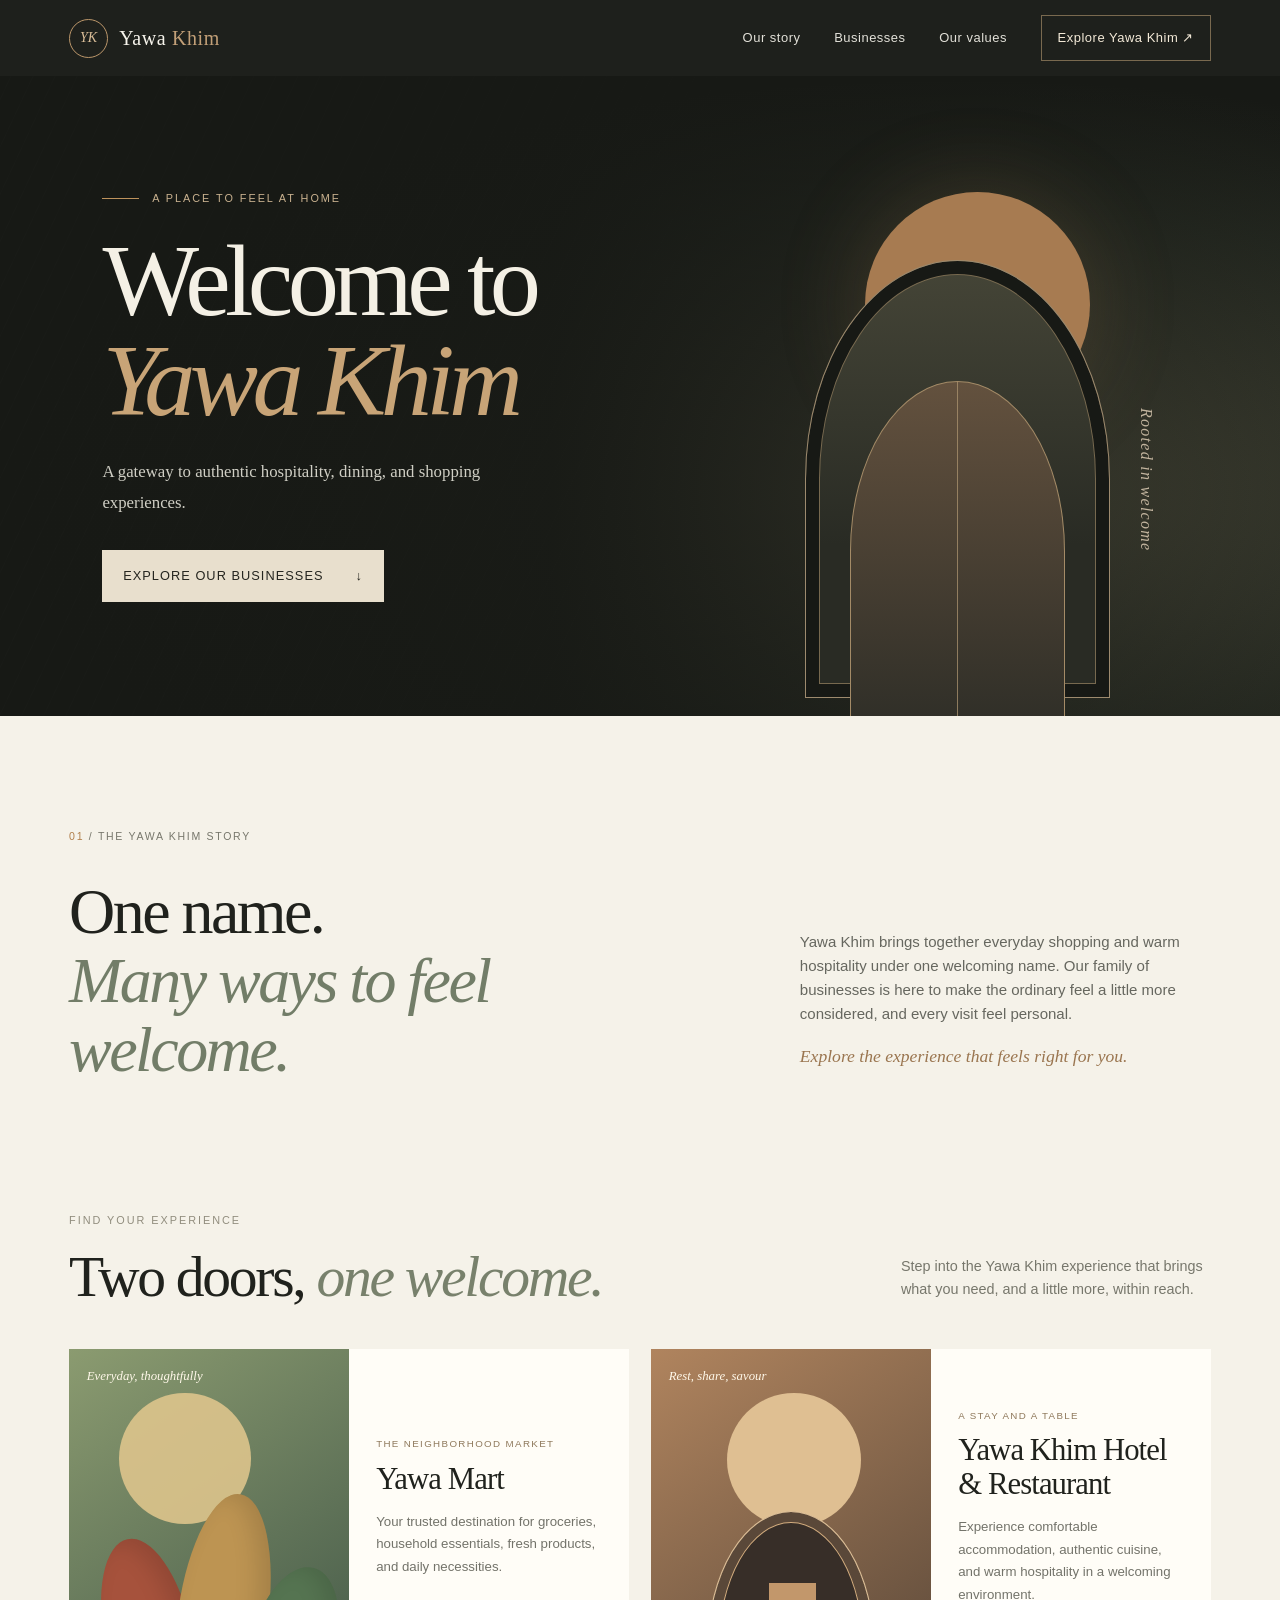
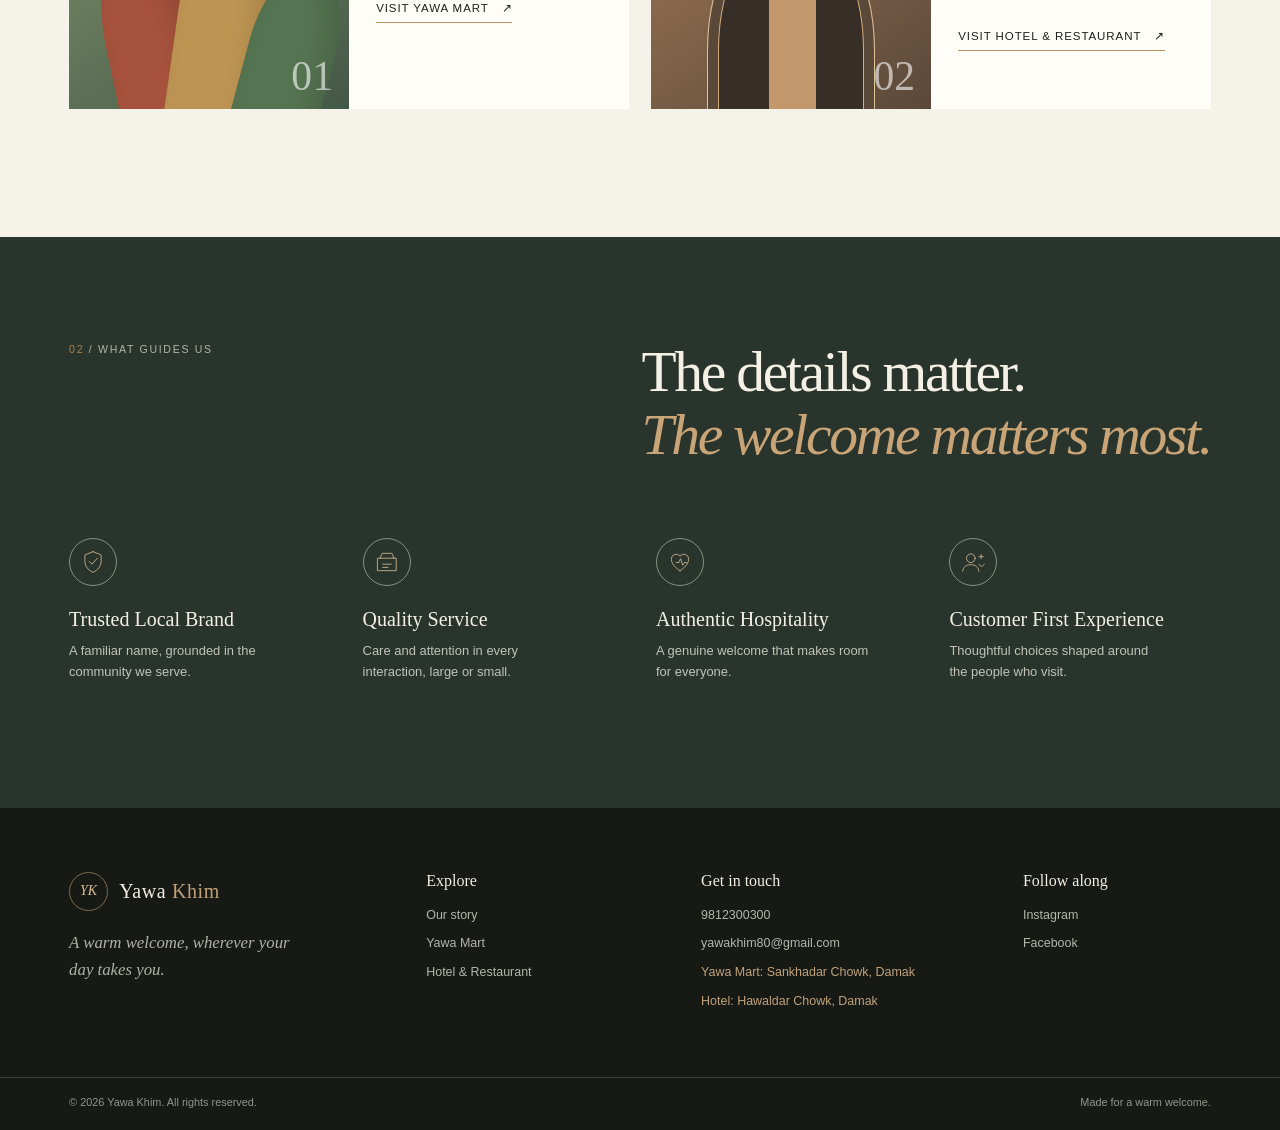
==== index.html @ cbd9cbfb "Add files via upload" ====
<!doctype html>
<html lang="en">
<head>
  <meta charset="utf-8">
  <meta name="viewport" content="width=device-width, initial-scale=1">
  <title>Yawa Khim — Hospitality, dining &amp; shopping</title>
  <meta name="description" content="Discover Yawa Khim: a parent brand bringing together Yawa Mart and Yawa Khim Hotel &amp; Restaurant.">
  <meta name="theme-color" content="#171915">
  <meta property="og:type" content="website">
  <meta property="og:title" content="Yawa Khim — Hospitality, dining &amp; shopping">
  <meta property="og:description" content="A gateway to authentic hospitality, dining, and shopping experiences.">
  <meta property="og:url" content="https://yawakhim.com.np/">
  <link rel="icon" href="favicon.svg" type="image/svg+xml">
  <link rel="stylesheet" href="site.css">
  <script src="site.js" defer></script>
</head>
<body>
  <a class="skip-link" href="#main">Skip to content</a>
  <header class="site-header">
    <div class="header-inner">
      <a class="brand" href="./" aria-label="Yawa Khim home">
        <span class="brand-mark" aria-hidden="true">YK</span>
        <span class="brand-name">Yawa <span>Khim</span></span>
      </a>
      <button class="menu-toggle" type="button" aria-expanded="false" aria-controls="primary-navigation">
        <span class="sr-only">Open navigation menu</span><span class="menu-lines" aria-hidden="true"></span>
      </button>
      <nav class="primary-nav" id="primary-navigation" aria-label="Main navigation">
        <a href="#about">Our story</a>
        <a href="#businesses">Businesses</a>
        <a href="#values">Our values</a>
        <a class="nav-cta" href="#businesses">Explore Yawa Khim <span aria-hidden="true">↗</span></a>
      </nav>
    </div>
  </header>

  <main id="main">
    <section class="hero" aria-labelledby="hero-heading">
      <div class="hero-grain" aria-hidden="true"></div>
      <div class="hero-content">
        <p class="eyebrow"><span class="eyebrow-rule"></span> A place to feel at home</p>
        <h1 id="hero-heading">Welcome to<br><em>Yawa Khim</em></h1>
        <p class="hero-copy">A gateway to authentic hospitality, dining, and shopping experiences.</p>
        <a class="button button-light" href="#businesses">Explore Our Businesses <span aria-hidden="true">↓</span></a>
      </div>
      <div class="hero-art" aria-hidden="true">
        <div class="sun-disc"></div>
        <div class="arch arch-back"></div>
        <div class="arch arch-front"><span class="arch-line"></span></div>
        <span class="art-caption">Rooted in welcome</span>
      </div>
    </section>

    <section class="intro section-wrap" id="about" aria-labelledby="about-heading">
      <div class="section-label"><span>01</span> / The Yawa Khim story</div>
      <div class="intro-body">
        <h2 id="about-heading">One name.<br><em>Many ways to feel welcome.</em></h2>
        <div class="intro-copy">
          <p>Yawa Khim brings together everyday shopping and warm hospitality under one welcoming name. Our family of businesses is here to make the ordinary feel a little more considered, and every visit feel personal.</p>
          <p class="small-note">Explore the experience that feels right for you.</p>
        </div>
      </div>
    </section>

    <section class="businesses section-wrap" id="businesses" aria-labelledby="businesses-heading">
      <div class="section-heading">
        <div><p class="eyebrow dark-eyebrow">Find your experience</p><h2 id="businesses-heading">Two doors, <em>one welcome.</em></h2></div>
        <p>Step into the Yawa Khim experience that brings what you need, and a little more, within reach.</p>
      </div>
      <div class="business-grid">
        <article class="business-card mart-card">
          <div class="card-art mart-art" aria-hidden="true">
            <span class="mart-sun"></span><span class="produce produce-one"></span><span class="produce produce-two"></span><span class="produce produce-three"></span>
            <span class="art-tag">Everyday, thoughtfully</span>
            <span class="card-number">01</span>
          </div>
          <div class="card-content">
            <p class="card-kicker">The neighborhood market</p>
            <h3>Yawa Mart</h3>
            <p>Your trusted destination for groceries, household essentials, fresh products, and daily necessities.</p>
            <a class="text-link" href="mart.html">Visit Yawa Mart <span aria-hidden="true">↗</span></a>
          </div>
        </article>
        <article class="business-card hotel-card">
          <div class="card-art hotel-art" aria-hidden="true">
            <span class="hotel-sun"></span><span class="hotel-arch"></span><span class="hotel-window"></span>
            <span class="art-tag">Rest, share, savour</span>
            <span class="card-number">02</span>
          </div>
          <div class="card-content">
            <p class="card-kicker">A stay and a table</p>
            <h3>Yawa Khim Hotel<br>&amp; Restaurant</h3>
            <p>Experience comfortable accommodation, authentic cuisine, and warm hospitality in a welcoming environment.</p>
            <a class="text-link" href="hotel.html">Visit Hotel &amp; Restaurant <span aria-hidden="true">↗</span></a>
          </div>
        </article>
      </div>
    </section>

    <section class="values" id="values" aria-labelledby="values-heading">
      <div class="section-wrap">
        <div class="values-top"><div class="section-label light-label"><span>02</span> / What guides us</div><h2 id="values-heading">The details matter.<br><em>The welcome matters most.</em></h2></div>
        <div class="values-grid">
          <article class="value-item"><span class="value-icon" aria-hidden="true"><svg viewBox="0 0 48 48"><path d="M24 5 39 11v11c0 10-6 17-15 21C15 39 9 32 9 22V11l15-6Z"/><path d="m17 23 5 5 10-11"/></svg></span><h3>Trusted Local Brand</h3><p>A familiar name, grounded in the community we serve.</p></article>
          <article class="value-item"><span class="value-icon" aria-hidden="true"><svg viewBox="0 0 48 48"><path d="M7 17h34v23H7zM11 17l4-9h18l4 9"/><path d="M16 28h16M16 34h10"/></svg></span><h3>Quality Service</h3><p>Care and attention in every interaction, large or small.</p></article>
          <article class="value-item"><span class="value-icon" aria-hidden="true"><svg viewBox="0 0 48 48"><path d="M24 40S8 31 8 19a9 9 0 0 1 16-6 9 9 0 0 1 16 6c0 12-16 21-16 21Z"/><path d="M17 25h5l3-7 4 12 3-5h4"/></svg></span><h3>Authentic Hospitality</h3><p>A genuine welcome that makes room for everyone.</p></article>
          <article class="value-item"><span class="value-icon" aria-hidden="true"><svg viewBox="0 0 48 48"><circle cx="20" cy="17" r="8"/><path d="M5 41c1-8 6-12 15-12s14 4 15 12M35 14h8M39 10v8M35 28l5 5 5-5"/></svg></span><h3>Customer First Experience</h3><p>Thoughtful choices shaped around the people who visit.</p></article>
        </div>
      </div>
    </section>
  </main>

  <footer class="site-footer">
    <div class="footer-main section-wrap">
      <div class="footer-brand">
        <a class="brand brand-footer" href="./"><span class="brand-mark" aria-hidden="true">YK</span><span class="brand-name">Yawa <span>Khim</span></span></a>
        <p>A warm welcome, wherever your day takes you.</p>
      </div>
      <div class="footer-col"><h2>Explore</h2><a href="#about">Our story</a><a href="mart.html">Yawa Mart</a><a href="hotel.html">Hotel &amp; Restaurant</a></div>
      <div class="footer-col"><h2>Get in touch</h2><a href="tel:9812300300">9812300300</a><a href="mailto:yawakhim80@gmail.com">yawakhim80@gmail.com</a><p class="placeholder">Yawa Mart: Sankhadar Chowk, Damak</p><p class="placeholder">Hotel: Hawaldar Chowk, Damak</p></div>
      <div class="footer-col"><h2>Follow along</h2><a href="https://www.instagram.com/yawakhim?rpxt=MTFqMm5iMWcycmN1OQ==" target="_blank" rel="noopener noreferrer">Instagram</a><a href="https://www.facebook.com/share/1T5kFbMKbq/" target="_blank" rel="noopener noreferrer">Facebook</a></div>
    </div>
    <div class="footer-bottom section-wrap"><span>© <span data-year>2026</span> Yawa Khim. All rights reserved.</span><span>Made for a warm welcome.</span></div>
  </footer>
</body>
</html>
---- site.css ----
:root{color-scheme:light;--ink:#20221d;--paper:#f5f2e9;--cream:#e9e3d5;--green:#39483b;--gold:#bd925c;--serif:Georgia,"Times New Roman",serif;--sans:Arial,Helvetica,sans-serif}
*{box-sizing:border-box}
html{scroll-behavior:smooth;scroll-padding-top:6rem}
body{margin:0;background:var(--paper);color:var(--ink);font-family:var(--sans);line-height:1.6}
a{color:inherit}
a:focus-visible,button:focus-visible{outline:3px solid #d59b5e;outline-offset:4px}
.skip-link{position:absolute;z-index:20;left:1rem;top:-5rem;padding:.7rem 1rem;background:#fff;color:#111}
.skip-link:focus{top:1rem}
.sr-only{position:absolute;width:1px;height:1px;padding:0;margin:-1px;overflow:hidden;clip:rect(0,0,0,0);white-space:nowrap;border:0}
.site-header{position:sticky;z-index:10;top:0;background:rgba(23,25,21,.97);color:#f7f4ec}
.header-inner{max-width:1280px;min-height:76px;margin:auto;padding:0 5.4%;display:flex;align-items:center;justify-content:space-between}
.brand{display:inline-flex;align-items:center;gap:.7rem;text-decoration:none}
.brand-mark{display:grid;place-items:center;width:39px;height:39px;border:1px solid #ba9569;border-radius:50%;font:italic 14px var(--serif);color:#d9bd98}
.brand-name{font:20px var(--serif);letter-spacing:.03em}.brand-name span{color:#c3a078}
.primary-nav{display:flex;gap:2.1rem;align-items:center}
.primary-nav a{text-decoration:none;font-size:.81rem;letter-spacing:.04em;color:#e3e1d9;transition:color .2s}
.primary-nav a:hover{color:#d9b786}
.primary-nav .nav-cta{padding:.7rem 1rem;border:1px solid #79694f;color:#f4ead8}
.menu-toggle{display:none;border:0;background:none;color:inherit;padding:.6rem}
.hero{min-height:640px;position:relative;overflow:hidden;display:flex;align-items:center;background:#171915;color:#f4f0e5;padding:6rem max(8%,calc((100vw - 1180px)/2))}
.hero:before{content:"";position:absolute;inset:0;background:linear-gradient(90deg,rgba(23,25,21,.98) 0%,rgba(23,25,21,.93) 43%,rgba(23,25,21,.18) 100%),radial-gradient(ellipse at 75% 65%,#4a4939 0%,#252921 48%,transparent 70%)}
.hero-grain{position:absolute;inset:0;opacity:.14;background-image:repeating-linear-gradient(115deg,transparent 0 9px,rgba(255,255,255,.07) 10px,transparent 11px 20px);mask-image:linear-gradient(90deg,#000,transparent)}
.hero-content{position:relative;z-index:2;max-width:650px}
.eyebrow{display:flex;align-items:center;gap:.8rem;margin:0 0 1.5rem;color:#c9b18f;text-transform:uppercase;letter-spacing:.18em;font-size:.68rem}
.eyebrow-rule{width:37px;height:1px;background:#bd925c}
h1,h2,h3,p{margin-top:0}
.hero h1{font:clamp(3.6rem,8vw,7.3rem)/.98 var(--serif);font-weight:400;letter-spacing:-.055em;margin:0}
.hero h1 em,h2 em{font-weight:400;color:#c8a477}
.hero-copy{font:1.05rem/1.8 var(--serif);color:#d0cfc5;max-width:440px;margin:1.6rem 0 2rem}
.button{display:inline-flex;gap:2rem;align-items:center;padding:1rem 1.3rem;text-decoration:none;font-size:.8rem;letter-spacing:.08em;text-transform:uppercase;transition:transform .2s,background .2s}
.button:hover{transform:translateY(-2px)}
.button-light{background:#e8dfcd;color:#25251f}
.hero-art{position:absolute;right:9%;top:12%;width:min(42vw,500px);height:76%;min-height:420px}
.sun-disc{position:absolute;width:45%;aspect-ratio:1;border-radius:50%;background:#a77b51;top:8%;right:15%;box-shadow:0 0 90px #bd925c35}
.arch{position:absolute;bottom:-12%;height:90%;width:61%;border-radius:50% 50% 0 0}
.arch-back{right:11%;border:1px solid #9d8a6e;background:linear-gradient(180deg,#454537 0%,#292b24 65%);box-shadow:inset 0 0 0 13px #171915, inset 0 0 0 14px #77694f}
.arch-front{right:20%;bottom:-17%;height:70%;width:43%;border:1px solid #a48b67;background:linear-gradient(180deg,#63513e,#302f28);border-bottom:0}
.arch-line{position:absolute;top:0;left:50%;height:100%;border-left:1px solid #ad9470;opacity:.75}
.art-caption{position:absolute;right:2%;bottom:18%;writing-mode:vertical-rl;font:italic 1rem var(--serif);letter-spacing:.08em;color:#c2b49e}
.section-wrap{max-width:1280px;margin:auto;padding-left:5.4%;padding-right:5.4%}
.intro{padding-top:7rem;padding-bottom:7rem}
.section-label{color:#77776c;text-transform:uppercase;font-size:.66rem;letter-spacing:.16em}.section-label span{color:#b17f4b}
.intro-body{display:grid;grid-template-columns:1.2fr .8fr;gap:10%;align-items:end;margin-top:2rem}
.intro h2,.section-heading h2,.values h2{font:clamp(2.6rem,5vw,4.6rem)/1.08 var(--serif);letter-spacing:-.04em;margin:0}
.intro h2 em{color:#727d68}
.intro-copy{max-width:440px;color:#66675f;font-size:.94rem}
.intro-copy p:first-child{margin-bottom:1.2rem}
.small-note{font:italic 1.1rem var(--serif);color:#9a754f}
.businesses{padding-top:1rem;padding-bottom:8rem}
.section-heading{display:flex;justify-content:space-between;align-items:end;gap:2rem;margin-bottom:2.6rem}
.dark-eyebrow{color:#918d7e;margin-bottom:1rem}
.section-heading h2{font-size:clamp(2.4rem,4.5vw,4rem)}
.section-heading h2 em{color:#78816c}
.section-heading>p{max-width:310px;color:#77776c;font-size:.9rem;margin:0 0 .4rem}
.business-grid{display:grid;grid-template-columns:1fr 1fr;gap:1.4rem}
.business-card{background:#fffdf7;display:grid;grid-template-columns:1fr 1fr;min-height:360px;overflow:hidden}
.card-art{position:relative;min-height:100%;overflow:hidden}
.mart-art{background:linear-gradient(145deg,#8b9b70,#435848)}
.mart-sun{position:absolute;width:47%;aspect-ratio:1;border-radius:50%;background:#ddc58c;top:12%;left:18%;opacity:.9}
.produce{position:absolute;bottom:-8%;border-radius:50% 50% 2px 2px;box-shadow:inset -12px 0 25px #0002}
.produce-one{height:56%;width:31%;left:13%;background:#a6523c;transform:rotate(-12deg)}
.produce-two{height:68%;width:32%;left:39%;background:#bd9452;transform:rotate(8deg)}
.produce-three{height:48%;width:31%;left:64%;background:#557451;transform:rotate(15deg)}
.hotel-art{background:linear-gradient(145deg,#b0845e,#5a4839)}
.hotel-sun{position:absolute;width:48%;aspect-ratio:1;border-radius:50%;background:#dfbf92;top:12%;left:27%}
.hotel-arch{position:absolute;bottom:-22%;left:20%;width:60%;height:77%;border-radius:50% 50% 0 0;background:#372e28;border:1px solid #e0c29a;box-shadow:inset 0 0 0 10px #5a4839,inset 0 0 0 11px #d1ab7d}
.hotel-window{position:absolute;bottom:0;left:42%;width:17%;height:35%;background:#c2976b}
.art-tag{position:absolute;top:1.2rem;left:1.1rem;font:italic .8rem var(--serif);color:#fff8e9;z-index:1}
.card-number{position:absolute;right:1rem;bottom:.6rem;font:2.6rem var(--serif);color:#fff9;z-index:1}
.card-content{align-self:center;padding:2rem 1.7rem}
.card-kicker{text-transform:uppercase;letter-spacing:.14em;font-size:.61rem;color:#8f795c;margin-bottom:.7rem}
.card-content h3{font:clamp(1.7rem,2.4vw,2.35rem)/1.1 var(--serif);letter-spacing:-.03em;margin:0 0 .9rem}
.card-content>p:not(.card-kicker){color:#73736a;font-size:.83rem;line-height:1.7}
.text-link{display:inline-flex;gap:.8rem;align-items:center;padding-top:.45rem;text-decoration:none;font-size:.72rem;letter-spacing:.08em;text-transform:uppercase;border-bottom:1px solid #b99264;padding-bottom:.3rem}
.text-link:hover{color:#8e6741}
.values{background:#29352c;color:#f4f0e5;padding:6.5rem 0 7rem}
.values-top{display:flex;justify-content:space-between;align-items:start;gap:2rem}
.light-label{color:#b5b4a8}
.values h2{font-size:clamp(2.5rem,4.5vw,4.2rem)}
.values h2 em{color:#c8a477}
.values-grid{display:grid;grid-template-columns:repeat(4,1fr);gap:2rem;margin-top:4.5rem}
.value-icon{display:grid;place-items:center;width:48px;height:48px;margin-bottom:1.4rem;border:1px solid #829080;border-radius:50%}
.value-icon svg{width:26px;height:26px;fill:none;stroke:#d7bd98;stroke-width:1.5;stroke-linecap:round;stroke-linejoin:round}
.value-item h3{font:1.25rem var(--serif);margin-bottom:.55rem}
.value-item p{max-width:220px;color:#c1c3b9;font-size:.81rem;line-height:1.65}
.site-footer{background:#171915;color:#f2eee4}
.footer-main{display:grid;grid-template-columns:1.35fr 1fr 1.2fr .8fr;gap:2.5rem;padding-top:4rem;padding-bottom:3.5rem}
.brand-footer .brand-mark{border-color:#806a4e}
.footer-brand>p{max-width:230px;color:#b1b1a7;font:italic 1.05rem/1.6 var(--serif);margin-top:1.2rem}
.footer-col h2{font:1rem var(--serif);margin-bottom:1rem}
.footer-col a,.footer-col p{display:block;color:#b5b6ab;text-decoration:none;font-size:.78rem;margin-bottom:.55rem}
.footer-col a:hover{color:#d6b17e}
.placeholder{color:#c0a27d!important}
.footer-bottom{padding-top:1rem;padding-bottom:1.2rem;border-top:1px solid #3b3d35;display:flex;justify-content:space-between;color:#93958b;font-size:.68rem}
.js .reveal{opacity:0;transform:translateY(14px);transition:opacity .55s ease,transform .55s ease}
.js .reveal.is-visible{opacity:1;transform:none}
@media(max-width:850px){.hero-art{right:-2%;opacity:.75}.hero:before{background:linear-gradient(90deg,rgba(23,25,21,.98),rgba(23,25,21,.8) 60%,rgba(23,25,21,.38))}.business-card{grid-template-columns:1fr}.card-art{min-height:230px}.card-content{padding:1.7rem}.values-grid{grid-template-columns:repeat(2,1fr)}.footer-main{grid-template-columns:1fr 1fr}.intro-body{gap:5%}}
@media(max-width:640px){.header-inner{min-height:68px;padding:0 5%}.js .menu-toggle{display:block}.menu-lines,.menu-lines:before,.menu-lines:after{display:block;width:23px;height:1px;background:#f4f0e5;position:relative;transition:transform .2s}.menu-lines:before,.menu-lines:after{content:"";position:absolute;left:0}.menu-lines:before{top:-7px}.menu-lines:after{top:7px}.menu-toggle[aria-expanded=true] .menu-lines{background:transparent}.menu-toggle[aria-expanded=true] .menu-lines:before{top:0;transform:rotate(45deg)}.menu-toggle[aria-expanded=true] .menu-lines:after{top:0;transform:rotate(-45deg)}.primary-nav{position:absolute;left:0;right:0;top:100%;padding:1rem 5% 1.5rem;background:#171915;flex-direction:column;align-items:stretch;gap:0;border-top:1px solid #34362f}.js .primary-nav{display:none}.js .primary-nav.is-open{display:flex}.primary-nav a{padding:.9rem .2rem}.primary-nav .nav-cta{margin-top:.6rem;text-align:center}.hero{min-height:620px;padding:5.5rem 7% 7rem}.hero h1{font-size:clamp(3.5rem,17vw,5.4rem)}.hero-copy{max-width:350px}.hero-art{width:75vw;right:-20%;top:24%;opacity:.45}.intro{padding-top:4.5rem;padding-bottom:4.5rem}.intro-body{grid-template-columns:1fr;gap:1.5rem;margin-top:1.5rem}.intro h2{font-size:3rem}.businesses{padding-bottom:5rem}.section-heading{display:block}.section-heading>p{margin-top:1rem}.business-grid{grid-template-columns:1fr;gap:1rem}.business-card{grid-template-columns:43% 57%;min-height:300px}.card-art{min-height:100%}.card-content{padding:1.3rem}.card-content h3{font-size:1.75rem}.values{padding:4.5rem 0}.values-top{display:block}.values h2{margin-top:1.7rem}.values-grid{gap:2rem 1.2rem;margin-top:3rem}.value-item h3{font-size:1.1rem}.footer-main{grid-template-columns:1fr 1fr;gap:2rem 1rem;padding-top:3rem}.footer-brand{grid-column:1/-1}.footer-bottom{gap:1rem;flex-direction:column}}
@media(max-width:390px){.business-card{grid-template-columns:1fr}.card-art{min-height:190px}.card-content{padding:1.4rem}.values-grid{grid-template-columns:1fr}.value-item p{max-width:300px}}
@media(prefers-reduced-motion:reduce){html{scroll-behavior:auto}*,*::before,*::after{animation-duration:.01ms!important;animation-iteration-count:1!important;transition-duration:.01ms!important;scroll-behavior:auto!important}}
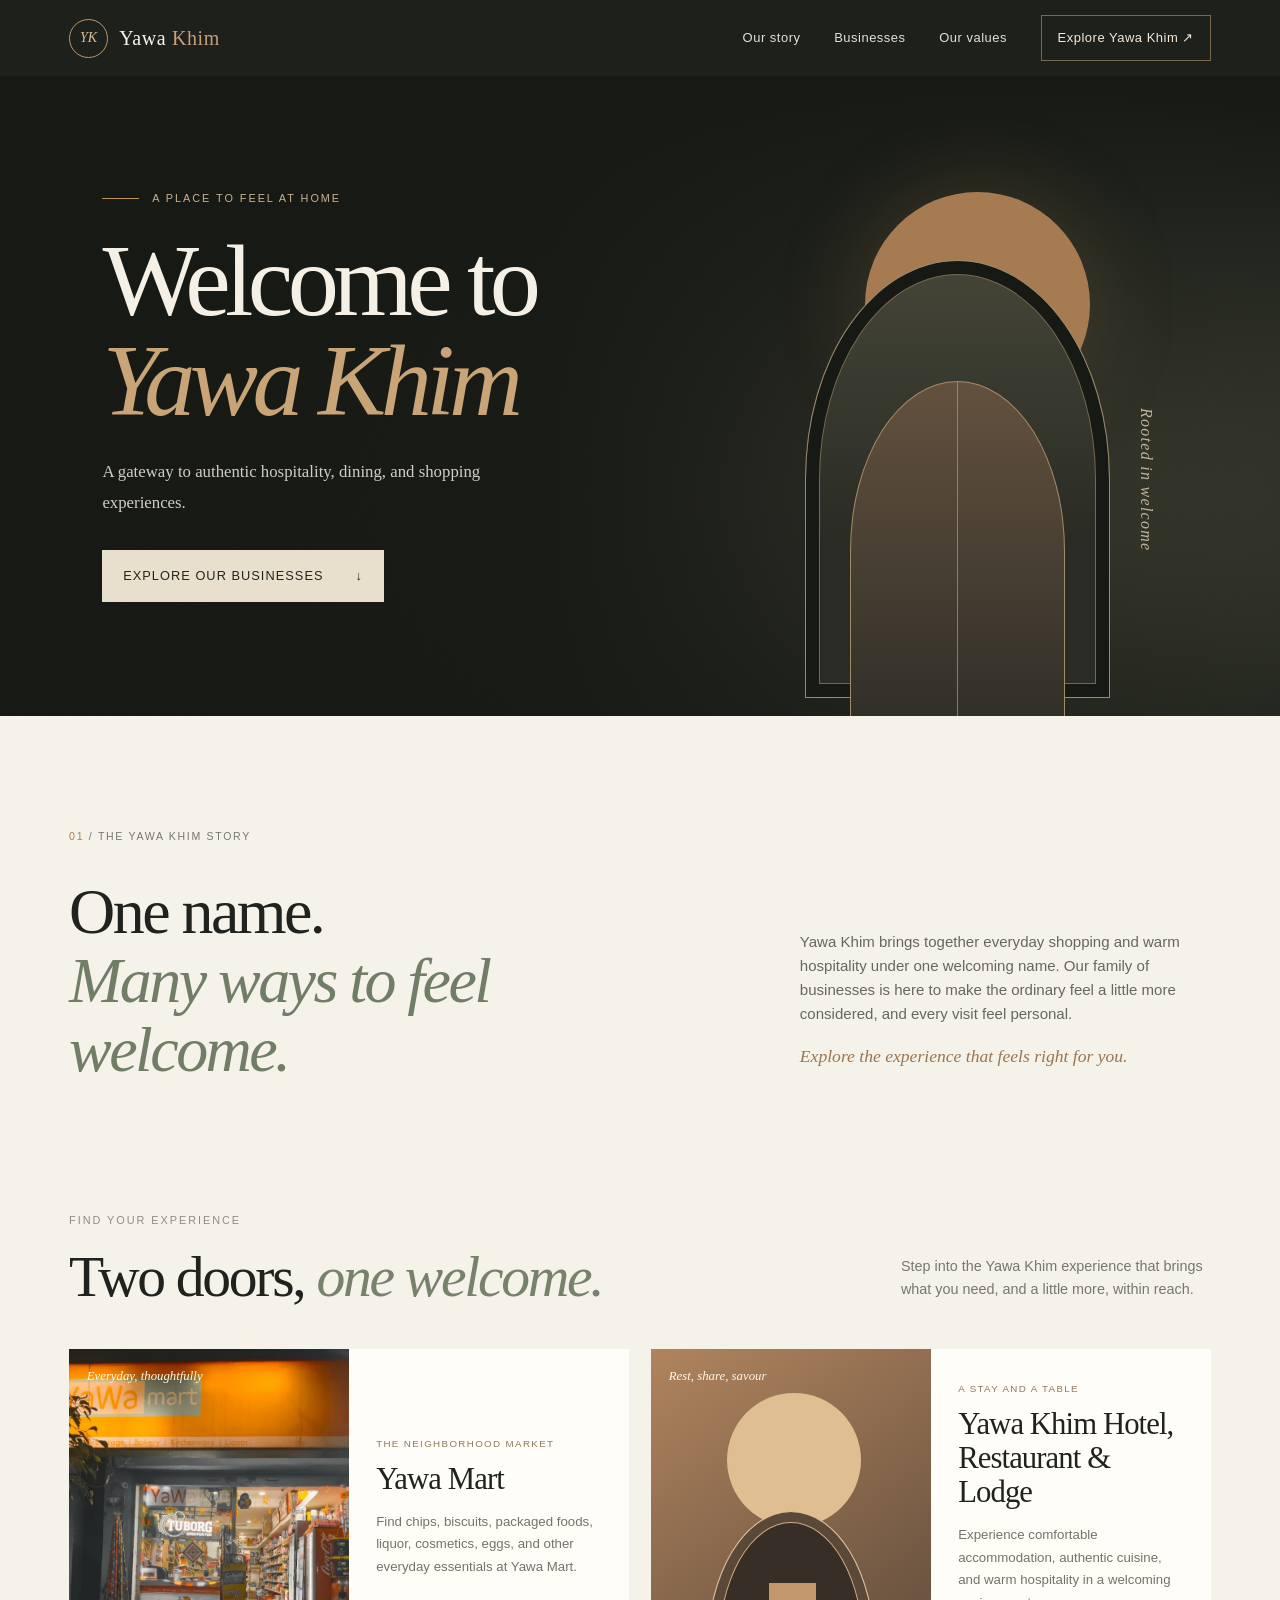
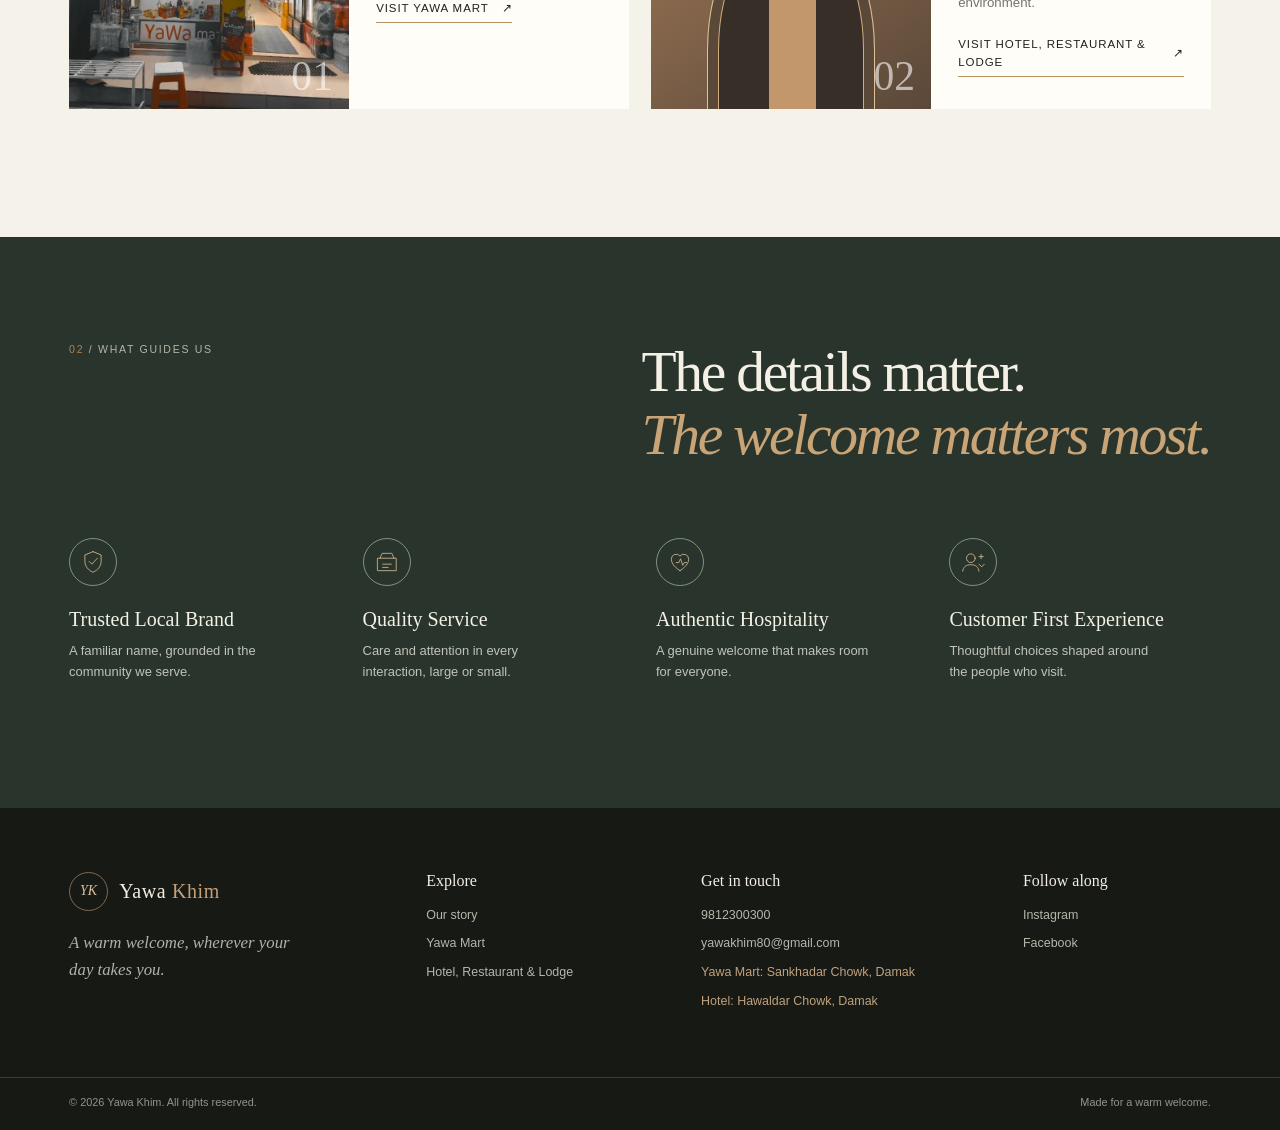
==== commit b90e1a7e: "Add files via upload" ====
--- a/index.html
+++ b/index.html
@@ -4,15 +4,15 @@
   <meta charset="utf-8">
   <meta name="viewport" content="width=device-width, initial-scale=1">
   <title>Yawa Khim — Hospitality, dining &amp; shopping</title>
-  <meta name="description" content="Discover Yawa Khim: a parent brand bringing together Yawa Mart and Yawa Khim Hotel &amp; Restaurant.">
+  <meta name="description" content="Discover Yawa Khim: a parent brand bringing together Yawa Mart and Yawa Khim Hotel, Restaurant &amp; Lodge.">
   <meta name="theme-color" content="#171915">
   <meta property="og:type" content="website">
   <meta property="og:title" content="Yawa Khim — Hospitality, dining &amp; shopping">
   <meta property="og:description" content="A gateway to authentic hospitality, dining, and shopping experiences.">
   <meta property="og:url" content="https://yawakhim.com.np/">
   <link rel="icon" href="favicon.svg" type="image/svg+xml">
-  <link rel="stylesheet" href="site.css">
-  <script src="site.js" defer></script>
+  <link rel="stylesheet" href="site.css?v=4">
+  <script src="site.js?v=3" defer></script>
 </head>
 <body>
   <a class="skip-link" href="#main">Skip to content</a>
@@ -69,15 +69,15 @@
       </div>
       <div class="business-grid">
         <article class="business-card mart-card">
-          <div class="card-art mart-art" aria-hidden="true">
-            <span class="mart-sun"></span><span class="produce produce-one"></span><span class="produce produce-two"></span><span class="produce produce-three"></span>
+          <div class="card-art mart-art">
+            <img class="mart-art-image" src="yawa-mart-feature.jpg" alt="Yawa Mart">
             <span class="art-tag">Everyday, thoughtfully</span>
             <span class="card-number">01</span>
           </div>
           <div class="card-content">
             <p class="card-kicker">The neighborhood market</p>
             <h3>Yawa Mart</h3>
-            <p>Your trusted destination for groceries, household essentials, fresh products, and daily necessities.</p>
+            <p>Find chips, biscuits, packaged foods, liquor, cosmetics, eggs, and other everyday essentials at Yawa Mart.</p>
             <a class="text-link" href="mart.html">Visit Yawa Mart <span aria-hidden="true">↗</span></a>
           </div>
         </article>
@@ -89,9 +89,9 @@
           </div>
           <div class="card-content">
             <p class="card-kicker">A stay and a table</p>
-            <h3>Yawa Khim Hotel<br>&amp; Restaurant</h3>
+            <h3>Yawa Khim Hotel,<br>Restaurant &amp; Lodge</h3>
             <p>Experience comfortable accommodation, authentic cuisine, and warm hospitality in a welcoming environment.</p>
-            <a class="text-link" href="hotel.html">Visit Hotel &amp; Restaurant <span aria-hidden="true">↗</span></a>
+            <a class="text-link" href="hotel.html">Visit Hotel, Restaurant &amp; Lodge <span aria-hidden="true">↗</span></a>
           </div>
         </article>
       </div>
@@ -115,8 +115,9 @@
       <div class="footer-brand">
         <a class="brand brand-footer" href="./"><span class="brand-mark" aria-hidden="true">YK</span><span class="brand-name">Yawa <span>Khim</span></span></a>
         <p>A warm welcome, wherever your day takes you.</p>
+        <a class="admin-entry" href="manage.html" hidden>Admin login</a>
       </div>
-      <div class="footer-col"><h2>Explore</h2><a href="#about">Our story</a><a href="mart.html">Yawa Mart</a><a href="hotel.html">Hotel &amp; Restaurant</a></div>
+      <div class="footer-col"><h2>Explore</h2><a href="#about">Our story</a><a href="mart.html">Yawa Mart</a><a href="hotel.html">Hotel, Restaurant &amp; Lodge</a></div>
       <div class="footer-col"><h2>Get in touch</h2><a href="tel:9812300300">9812300300</a><a href="mailto:yawakhim80@gmail.com">yawakhim80@gmail.com</a><p class="placeholder">Yawa Mart: Sankhadar Chowk, Damak</p><p class="placeholder">Hotel: Hawaldar Chowk, Damak</p></div>
       <div class="footer-col"><h2>Follow along</h2><a href="https://www.instagram.com/yawakhim?rpxt=MTFqMm5iMWcycmN1OQ==" target="_blank" rel="noopener noreferrer">Instagram</a><a href="https://www.facebook.com/share/1T5kFbMKbq/" target="_blank" rel="noopener noreferrer">Facebook</a></div>
     </div>
--- a/site.css
+++ b/site.css
@@ -1,4 +1,9 @@
 :root{color-scheme:light;--ink:#20221d;--paper:#f5f2e9;--cream:#e9e3d5;--green:#39483b;--gold:#bd925c;--serif:Georgia,"Times New Roman",serif;--sans:Arial,Helvetica,sans-serif}
+@view-transition{navigation:auto}
+::view-transition-old(root){animation:page-out .18s ease both}
+::view-transition-new(root){animation:page-in .3s ease both}
+@keyframes page-out{to{opacity:0}}
+@keyframes page-in{from{opacity:0}to{opacity:1}}
 *{box-sizing:border-box}
 html{scroll-behavior:smooth;scroll-padding-top:6rem}
 body{margin:0;background:var(--paper);color:var(--ink);font-family:var(--sans);line-height:1.6}
@@ -56,6 +61,7 @@
 .business-card{background:#fffdf7;display:grid;grid-template-columns:1fr 1fr;min-height:360px;overflow:hidden}
 .card-art{position:relative;min-height:100%;overflow:hidden}
 .mart-art{background:linear-gradient(145deg,#8b9b70,#435848)}
+.mart-art-image{position:absolute;inset:0;width:100%;height:100%;object-fit:cover;object-position:72% center}
 .mart-sun{position:absolute;width:47%;aspect-ratio:1;border-radius:50%;background:#ddc58c;top:12%;left:18%;opacity:.9}
 .produce{position:absolute;bottom:-8%;border-radius:50% 50% 2px 2px;box-shadow:inset -12px 0 25px #0002}
 .produce-one{height:56%;width:31%;left:13%;background:#a6523c;transform:rotate(-12deg)}
@@ -86,6 +92,10 @@
 .site-footer{background:#171915;color:#f2eee4}
 .footer-main{display:grid;grid-template-columns:1.35fr 1fr 1.2fr .8fr;gap:2.5rem;padding-top:4rem;padding-bottom:3.5rem}
 .brand-footer .brand-mark{border-color:#806a4e}
+.admin-entry{margin-top:.65rem;padding:0;border:0;background:none;color:#93958b;font: .65rem var(--sans);text-decoration:underline;text-underline-offset:3px;cursor:pointer}
+.admin-entry:hover{color:#d9b786}
+.admin-entry:focus-visible{outline:2px solid #d59b5e;outline-offset:3px}
+.admin-entry[hidden]{display:none}
 .footer-brand>p{max-width:230px;color:#b1b1a7;font:italic 1.05rem/1.6 var(--serif);margin-top:1.2rem}
 .footer-col h2{font:1rem var(--serif);margin-bottom:1rem}
 .footer-col a,.footer-col p{display:block;color:#b5b6ab;text-decoration:none;font-size:.78rem;margin-bottom:.55rem}
@@ -95,6 +105,8 @@
 .js .reveal{opacity:0;transform:translateY(14px);transition:opacity .55s ease,transform .55s ease}
 .js .reveal.is-visible{opacity:1;transform:none}
 @media(max-width:850px){.hero-art{right:-2%;opacity:.75}.hero:before{background:linear-gradient(90deg,rgba(23,25,21,.98),rgba(23,25,21,.8) 60%,rgba(23,25,21,.38))}.business-card{grid-template-columns:1fr}.card-art{min-height:230px}.card-content{padding:1.7rem}.values-grid{grid-template-columns:repeat(2,1fr)}.footer-main{grid-template-columns:1fr 1fr}.intro-body{gap:5%}}
+@media(max-width:1250px){.business-grid{grid-template-columns:1fr}}
 @media(max-width:640px){.header-inner{min-height:68px;padding:0 5%}.js .menu-toggle{display:block}.menu-lines,.menu-lines:before,.menu-lines:after{display:block;width:23px;height:1px;background:#f4f0e5;position:relative;transition:transform .2s}.menu-lines:before,.menu-lines:after{content:"";position:absolute;left:0}.menu-lines:before{top:-7px}.menu-lines:after{top:7px}.menu-toggle[aria-expanded=true] .menu-lines{background:transparent}.menu-toggle[aria-expanded=true] .menu-lines:before{top:0;transform:rotate(45deg)}.menu-toggle[aria-expanded=true] .menu-lines:after{top:0;transform:rotate(-45deg)}.primary-nav{position:absolute;left:0;right:0;top:100%;padding:1rem 5% 1.5rem;background:#171915;flex-direction:column;align-items:stretch;gap:0;border-top:1px solid #34362f}.js .primary-nav{display:none}.js .primary-nav.is-open{display:flex}.primary-nav a{padding:.9rem .2rem}.primary-nav .nav-cta{margin-top:.6rem;text-align:center}.hero{min-height:620px;padding:5.5rem 7% 7rem}.hero h1{font-size:clamp(3.5rem,17vw,5.4rem)}.hero-copy{max-width:350px}.hero-art{width:75vw;right:-20%;top:24%;opacity:.45}.intro{padding-top:4.5rem;padding-bottom:4.5rem}.intro-body{grid-template-columns:1fr;gap:1.5rem;margin-top:1.5rem}.intro h2{font-size:3rem}.businesses{padding-bottom:5rem}.section-heading{display:block}.section-heading>p{margin-top:1rem}.business-grid{grid-template-columns:1fr;gap:1rem}.business-card{grid-template-columns:43% 57%;min-height:300px}.card-art{min-height:100%}.card-content{padding:1.3rem}.card-content h3{font-size:1.75rem}.values{padding:4.5rem 0}.values-top{display:block}.values h2{margin-top:1.7rem}.values-grid{gap:2rem 1.2rem;margin-top:3rem}.value-item h3{font-size:1.1rem}.footer-main{grid-template-columns:1fr 1fr;gap:2rem 1rem;padding-top:3rem}.footer-brand{grid-column:1/-1}.footer-bottom{gap:1rem;flex-direction:column}}
 @media(max-width:390px){.business-card{grid-template-columns:1fr}.card-art{min-height:190px}.card-content{padding:1.4rem}.values-grid{grid-template-columns:1fr}.value-item p{max-width:300px}}
 @media(prefers-reduced-motion:reduce){html{scroll-behavior:auto}*,*::before,*::after{animation-duration:.01ms!important;animation-iteration-count:1!important;transition-duration:.01ms!important;scroll-behavior:auto!important}}
+@media(prefers-reduced-motion:reduce){::view-transition-old(root),::view-transition-new(root){animation:none}}
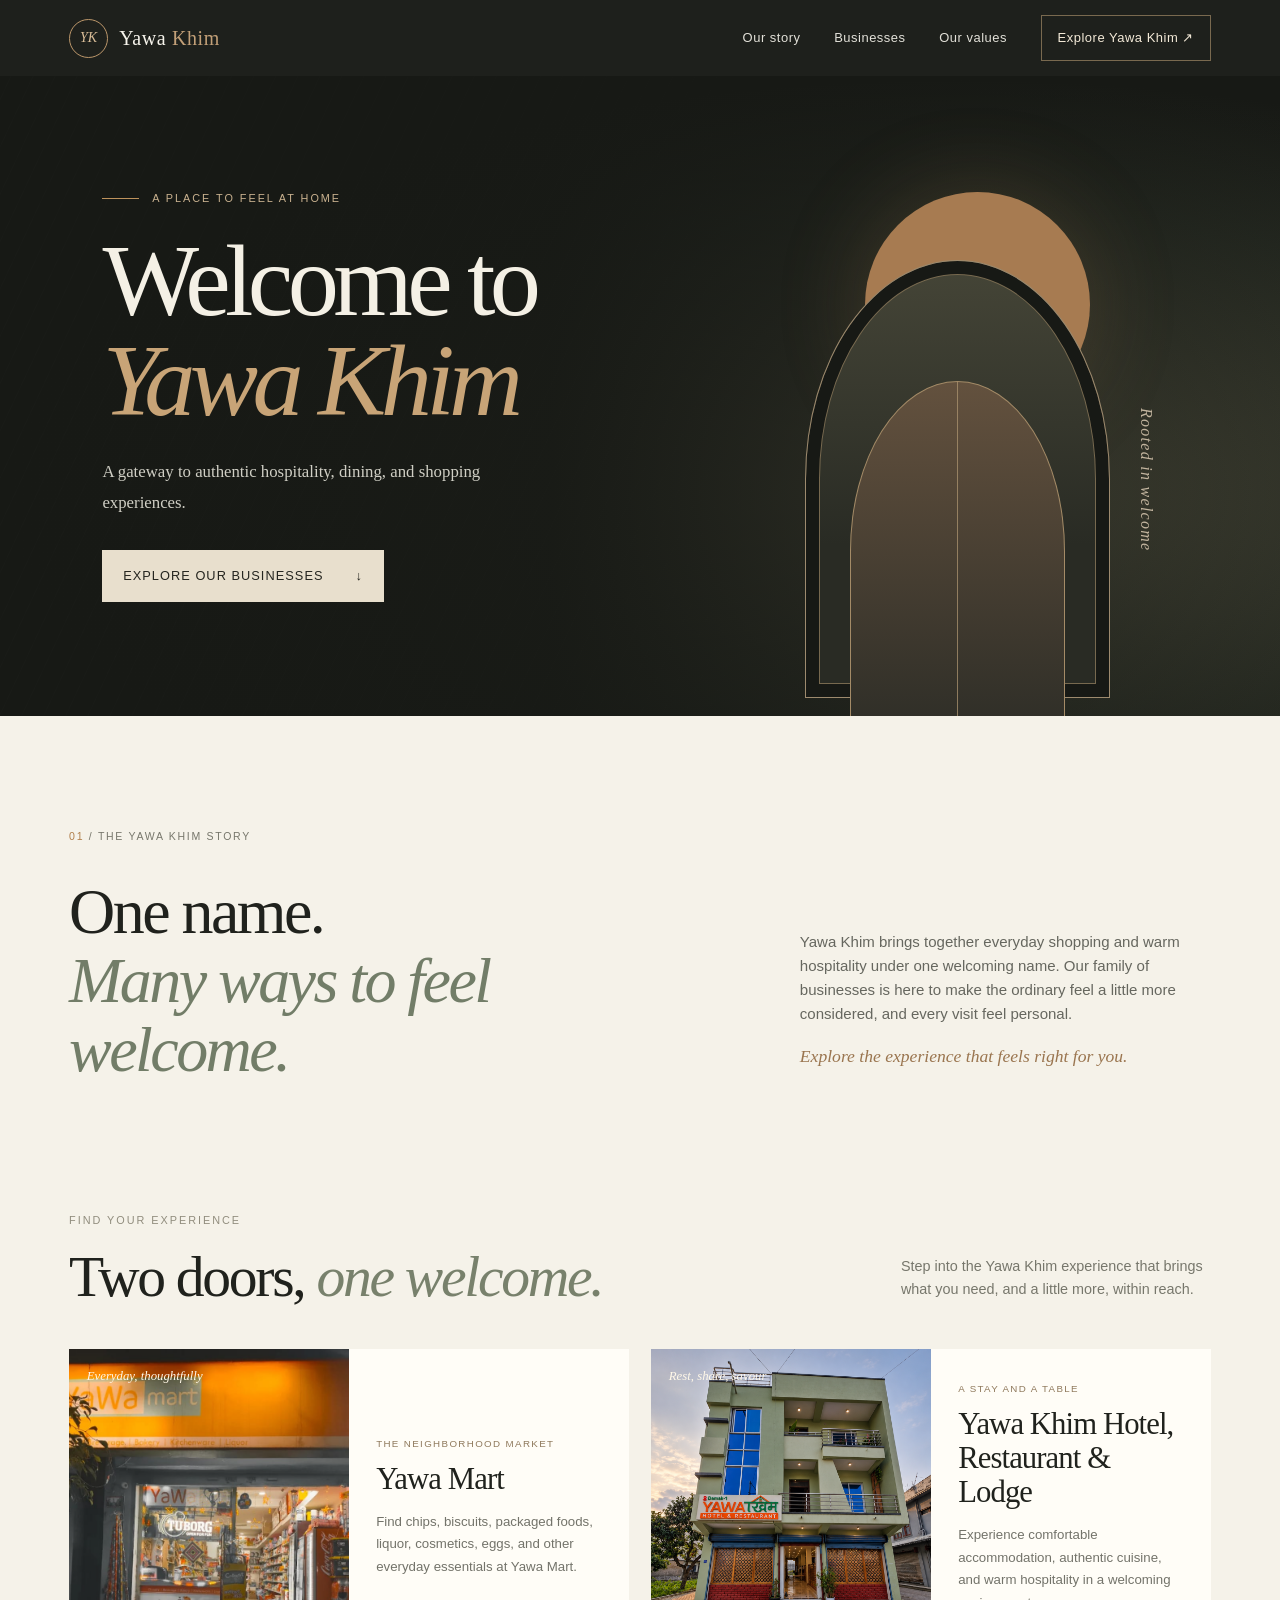
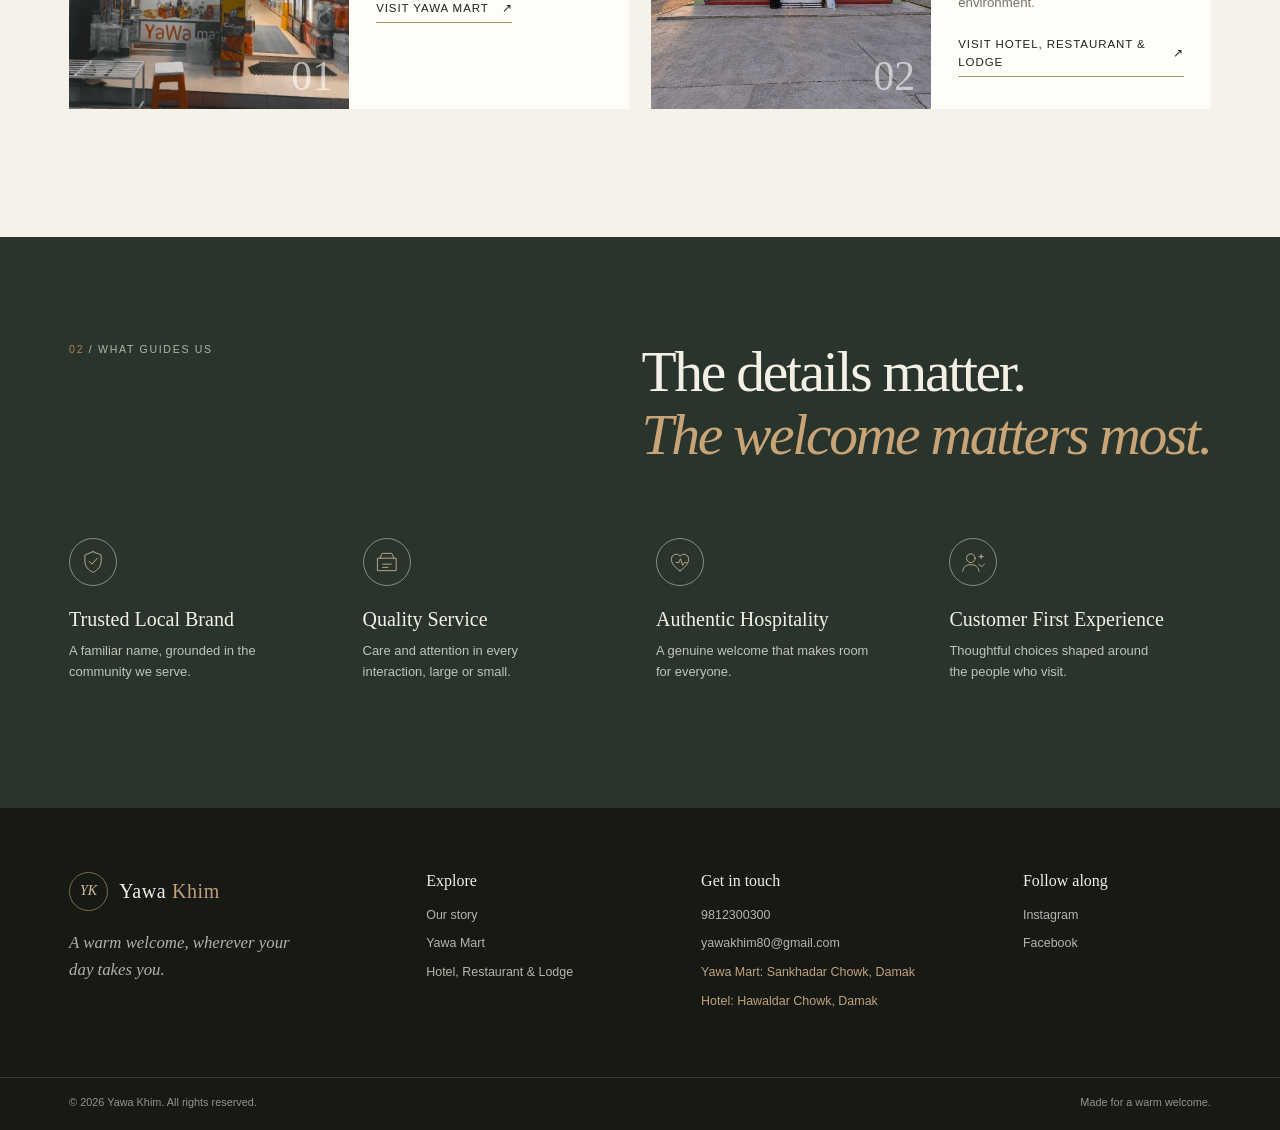
==== commit 82febfc0: "Add files via upload" ====
--- a/index.html
+++ b/index.html
@@ -82,8 +82,8 @@
           </div>
         </article>
         <article class="business-card hotel-card">
-          <div class="card-art hotel-art" aria-hidden="true">
-            <span class="hotel-sun"></span><span class="hotel-arch"></span><span class="hotel-window"></span>
+          <div class="card-art hotel-art">
+            <img class="hotel-art-image" src="Modern%20YAWA%20Hotel%20Facade%20at%20Twilight.png" alt="Yawa Khim Hotel facade at twilight">
             <span class="art-tag">Rest, share, savour</span>
             <span class="card-number">02</span>
           </div>
--- a/site.css
+++ b/site.css
@@ -68,9 +68,7 @@
 .produce-two{height:68%;width:32%;left:39%;background:#bd9452;transform:rotate(8deg)}
 .produce-three{height:48%;width:31%;left:64%;background:#557451;transform:rotate(15deg)}
 .hotel-art{background:linear-gradient(145deg,#b0845e,#5a4839)}
-.hotel-sun{position:absolute;width:48%;aspect-ratio:1;border-radius:50%;background:#dfbf92;top:12%;left:27%}
-.hotel-arch{position:absolute;bottom:-22%;left:20%;width:60%;height:77%;border-radius:50% 50% 0 0;background:#372e28;border:1px solid #e0c29a;box-shadow:inset 0 0 0 10px #5a4839,inset 0 0 0 11px #d1ab7d}
-.hotel-window{position:absolute;bottom:0;left:42%;width:17%;height:35%;background:#c2976b}
+.hotel-art-image{position:absolute;inset:0;width:100%;height:100%;object-fit:cover;object-position:center}
 .art-tag{position:absolute;top:1.2rem;left:1.1rem;font:italic .8rem var(--serif);color:#fff8e9;z-index:1}
 .card-number{position:absolute;right:1rem;bottom:.6rem;font:2.6rem var(--serif);color:#fff9;z-index:1}
 .card-content{align-self:center;padding:2rem 1.7rem}
